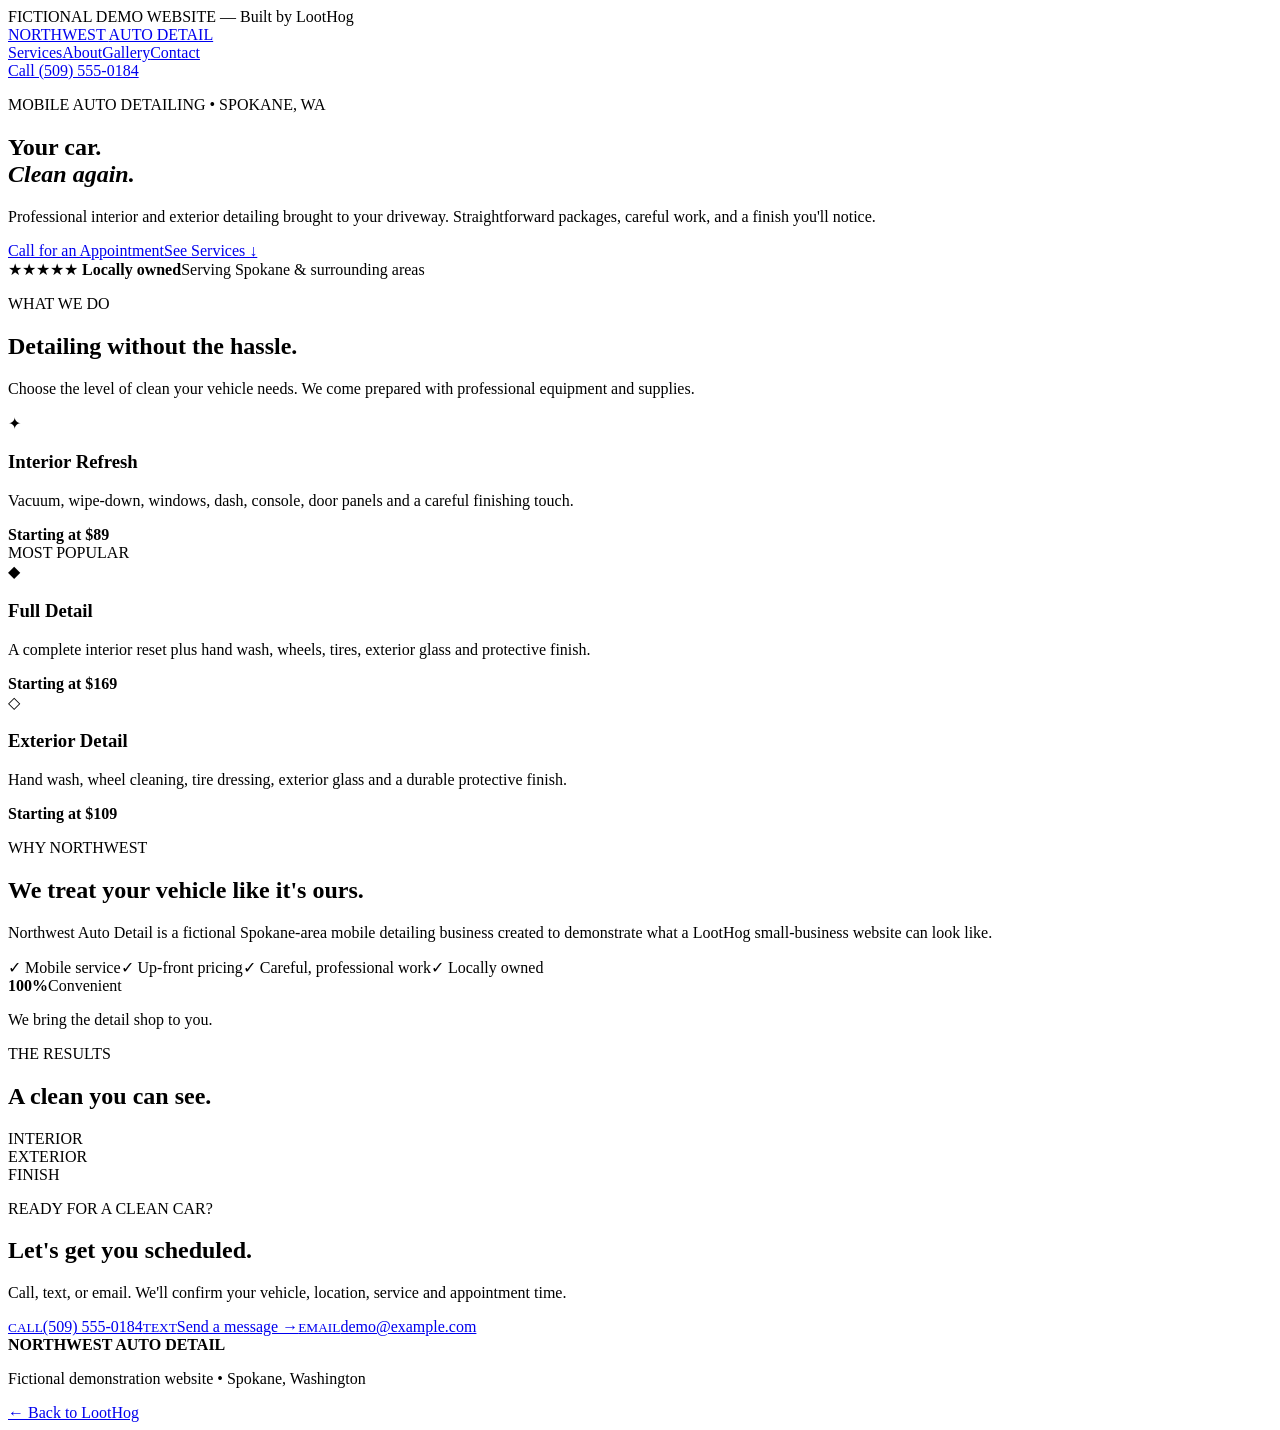
==== demo/index.html @ f78ffcc2 "Add fictional auto detailing demo site" ====
<!DOCTYPE html>
<html lang="en">
<head>
<meta charset="UTF-8">
<meta name="viewport" content="width=device-width,initial-scale=1">
<meta name="robots" content="noindex">
<title>Northwest Auto Detail | Spokane, WA</title>
<link rel="stylesheet" href="style.css">
</head>
<body>
<div class="demo">FICTIONAL DEMO WEBSITE — Built by LootHog</div>
<header><a class="brand" href="#">NORTHWEST <span>AUTO DETAIL</span></a><nav><a href="#services">Services</a><a href="#about">About</a><a href="#gallery">Gallery</a><a href="#contact">Contact</a></nav><a class="call" href="tel:+15095550184">Call (509) 555-0184</a></header>
<main>
<section class="hero"><div class="shade"></div><div class="hero-copy"><p class="eyebrow">MOBILE AUTO DETAILING • SPOKANE, WA</p><h1>Your car.<br><em>Clean again.</em></h1><p>Professional interior and exterior detailing brought to your driveway. Straightforward packages, careful work, and a finish you'll notice.</p><div class="actions"><a class="primary" href="tel:+15095550184">Call for an Appointment</a><a class="secondary" href="#services">See Services ↓</a></div></div><div class="rating">★★★★★ <b>Locally owned</b><span>Serving Spokane & surrounding areas</span></div></section>
<section id="services" class="section"><p class="eyebrow dark">WHAT WE DO</p><h2>Detailing without the hassle.</h2><p class="intro">Choose the level of clean your vehicle needs. We come prepared with professional equipment and supplies.</p><div class="cards">
<article><div class="icon">✦</div><h3>Interior Refresh</h3><p>Vacuum, wipe-down, windows, dash, console, door panels and a careful finishing touch.</p><strong>Starting at $89</strong></article>
<article class="featured"><div class="tag">MOST POPULAR</div><div class="icon">◆</div><h3>Full Detail</h3><p>A complete interior reset plus hand wash, wheels, tires, exterior glass and protective finish.</p><strong>Starting at $169</strong></article>
<article><div class="icon">◇</div><h3>Exterior Detail</h3><p>Hand wash, wheel cleaning, tire dressing, exterior glass and a durable protective finish.</p><strong>Starting at $109</strong></article>
</div></section>
<section id="about" class="about"><div><p class="eyebrow">WHY NORTHWEST</p><h2>We treat your vehicle like it's ours.</h2><p>Northwest Auto Detail is a fictional Spokane-area mobile detailing business created to demonstrate what a LootHog small-business website can look like.</p><div class="checks"><span>✓ Mobile service</span><span>✓ Up-front pricing</span><span>✓ Careful, professional work</span><span>✓ Locally owned</span></div></div><div class="stat"><b>100%</b><span>Convenient</span><p>We bring the detail shop to you.</p></div></section>
<section id="gallery" class="gallery section"><p class="eyebrow dark">THE RESULTS</p><h2>A clean you can see.</h2><div class="photo-grid"><div class="photo p1"><span>INTERIOR</span></div><div class="photo p2"><span>EXTERIOR</span></div><div class="photo p3"><span>FINISH</span></div></div></section>
<section id="contact" class="contact"><div><p class="eyebrow">READY FOR A CLEAN CAR?</p><h2>Let's get you scheduled.</h2><p>Call, text, or email. We'll confirm your vehicle, location, service and appointment time.</p></div><div class="contact-links"><a href="tel:+15095550184"><small>CALL</small>(509) 555-0184</a><a href="sms:+15095550184"><small>TEXT</small>Send a message →</a><a href="mailto:demo@example.com"><small>EMAIL</small>demo@example.com</a></div></section>
</main>
<footer><b>NORTHWEST <span>AUTO DETAIL</span></b><p>Fictional demonstration website • Spokane, Washington</p><a href="../">← Back to LootHog</a></footer>
</body></html>
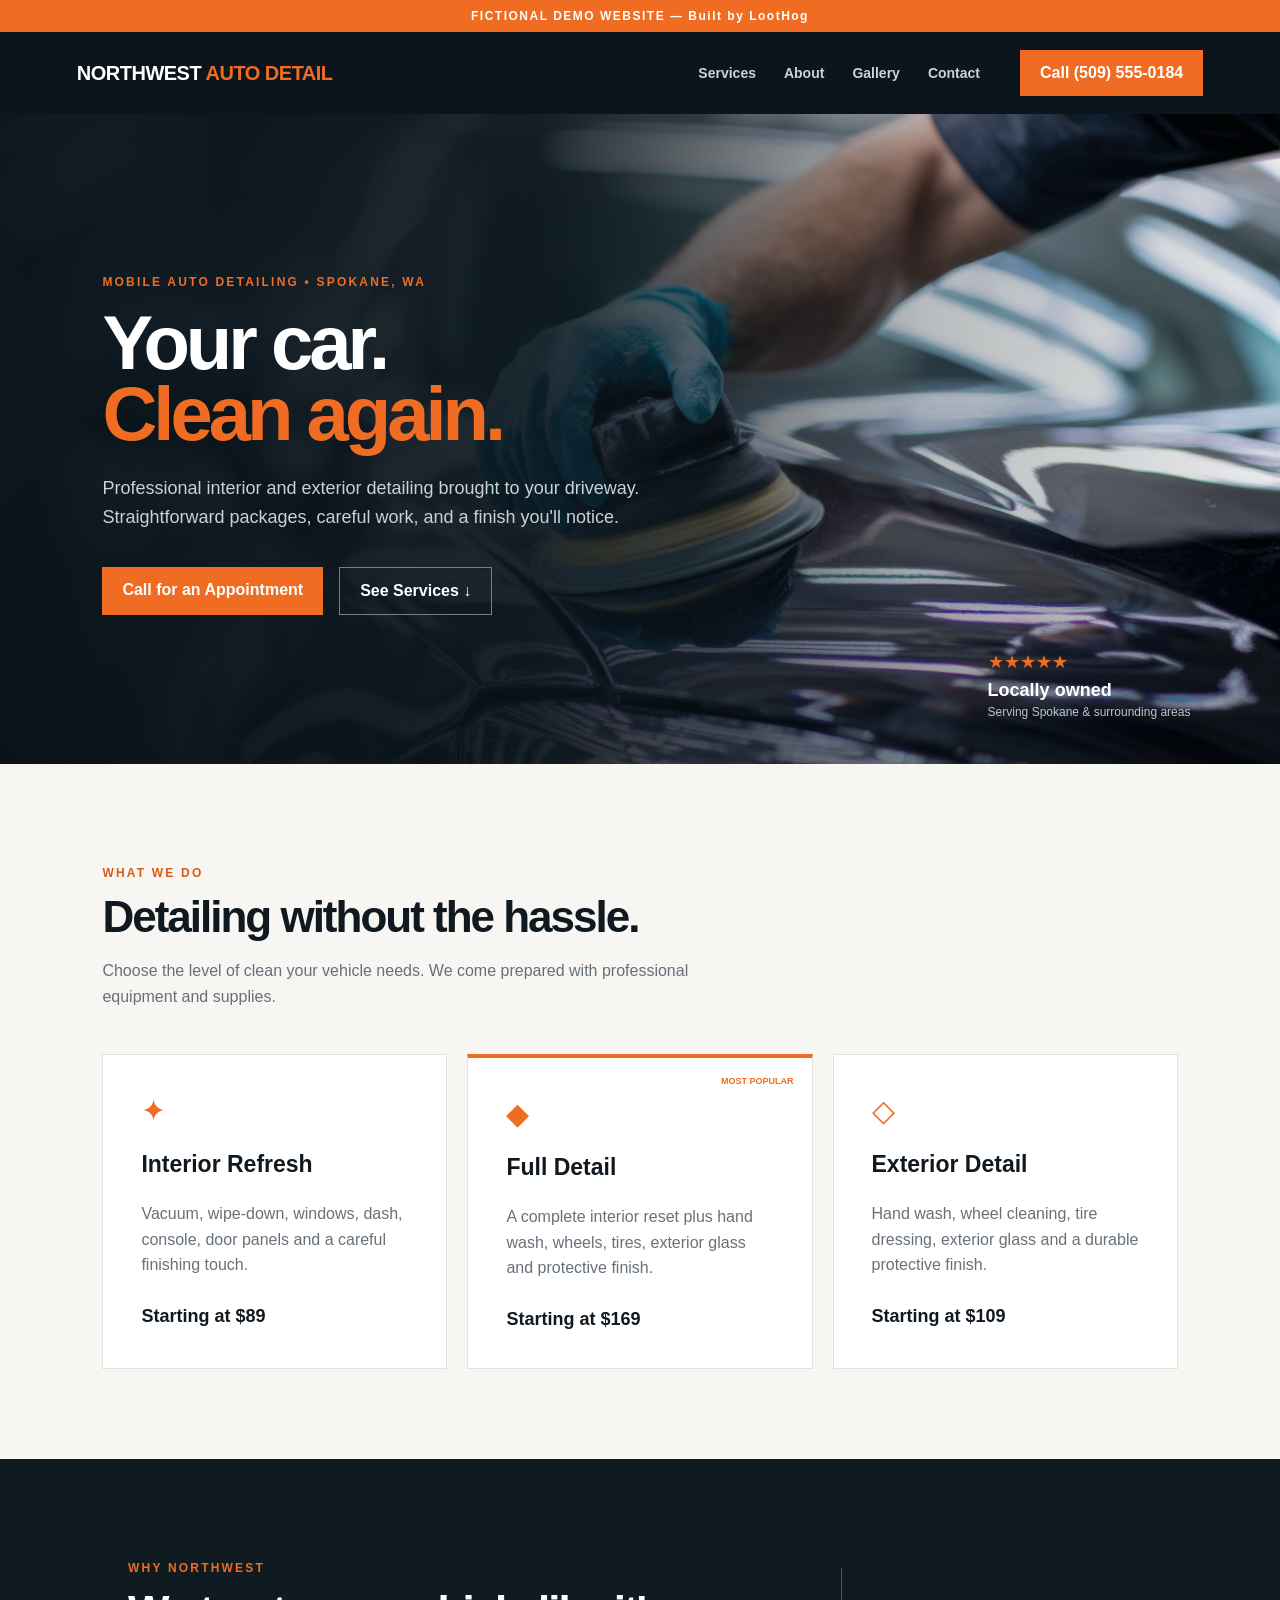
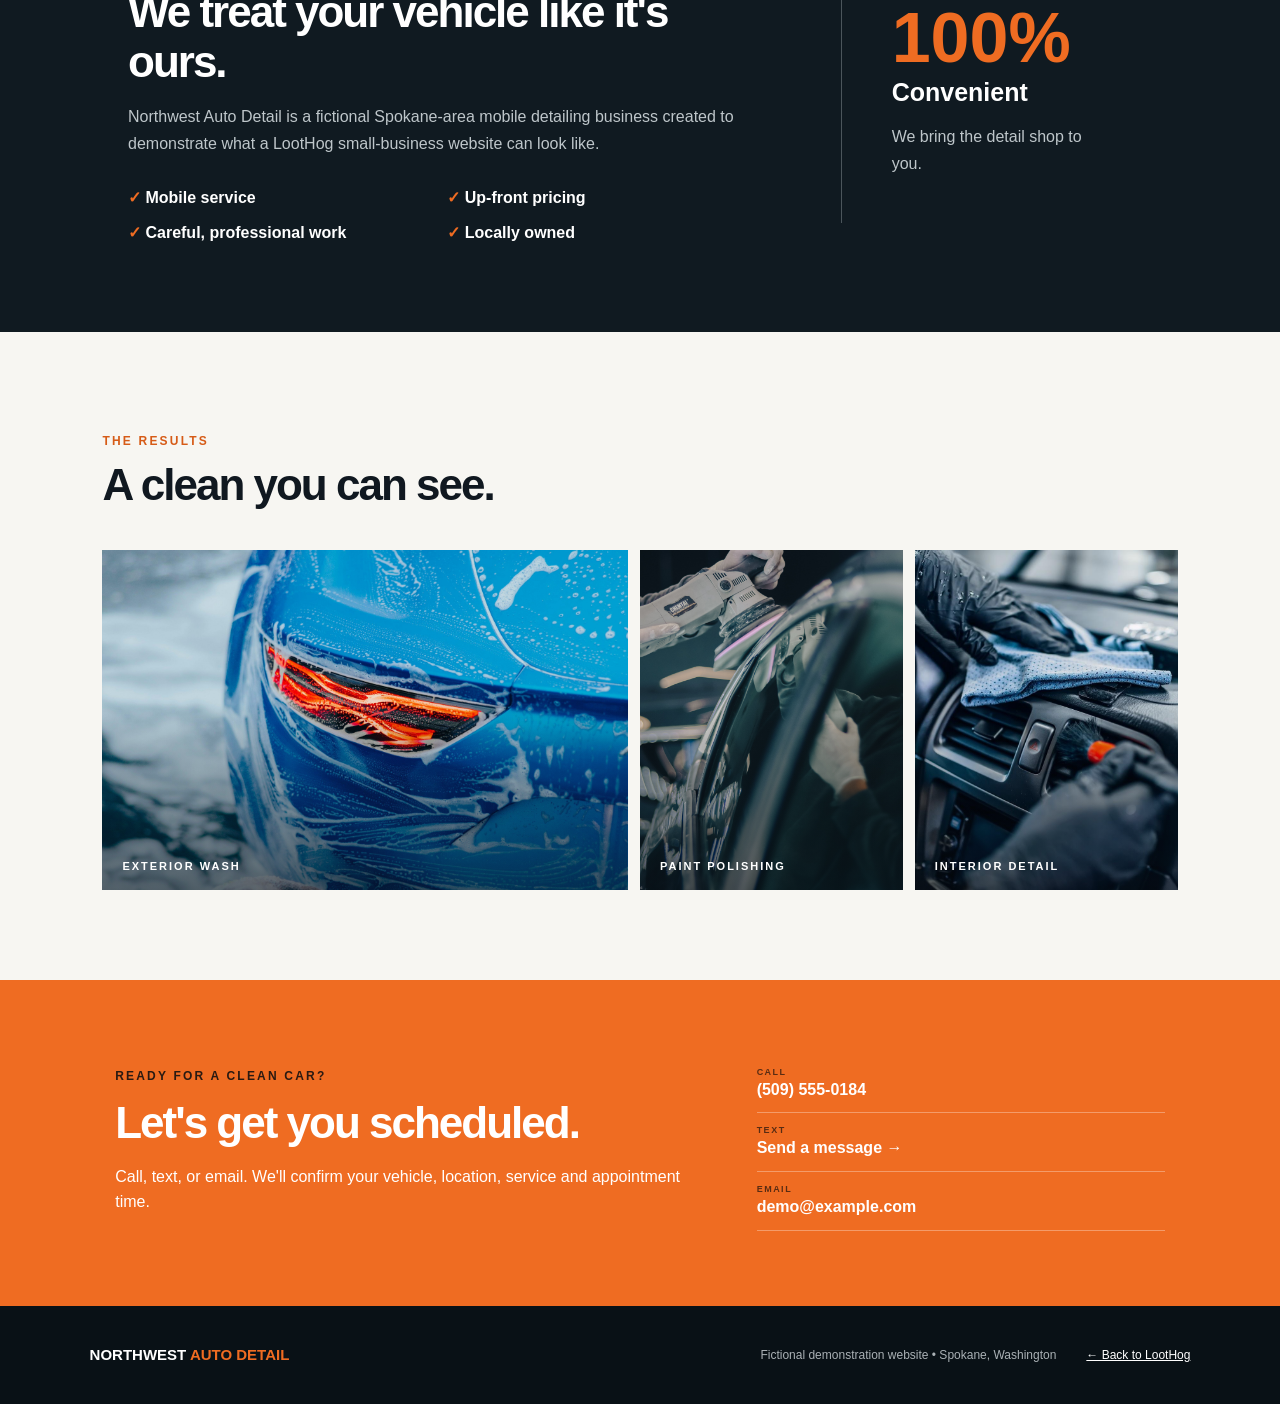
==== commit 84103429: "Correct demo gallery photo labels" ====
--- a/demo/index.html
+++ b/demo/index.html
@@ -18,7 +18,7 @@
 <article><div class="icon">◇</div><h3>Exterior Detail</h3><p>Hand wash, wheel cleaning, tire dressing, exterior glass and a durable protective finish.</p><strong>Starting at $109</strong></article>
 </div></section>
 <section id="about" class="about"><div><p class="eyebrow">WHY NORTHWEST</p><h2>We treat your vehicle like it's ours.</h2><p>Northwest Auto Detail is a fictional Spokane-area mobile detailing business created to demonstrate what a LootHog small-business website can look like.</p><div class="checks"><span>✓ Mobile service</span><span>✓ Up-front pricing</span><span>✓ Careful, professional work</span><span>✓ Locally owned</span></div></div><div class="stat"><b>100%</b><span>Convenient</span><p>We bring the detail shop to you.</p></div></section>
-<section id="gallery" class="gallery section"><p class="eyebrow dark">THE RESULTS</p><h2>A clean you can see.</h2><div class="photo-grid"><div class="photo p1"><span>INTERIOR</span></div><div class="photo p2"><span>EXTERIOR</span></div><div class="photo p3"><span>FINISH</span></div></div></section>
+<section id="gallery" class="gallery section"><p class="eyebrow dark">THE RESULTS</p><h2>A clean you can see.</h2><div class="photo-grid"><div class="photo p1"><span>EXTERIOR WASH</span></div><div class="photo p2"><span>PAINT POLISHING</span></div><div class="photo p3"><span>INTERIOR DETAIL</span></div></div></section>
 <section id="contact" class="contact"><div><p class="eyebrow">READY FOR A CLEAN CAR?</p><h2>Let's get you scheduled.</h2><p>Call, text, or email. We'll confirm your vehicle, location, service and appointment time.</p></div><div class="contact-links"><a href="tel:+15095550184"><small>CALL</small>(509) 555-0184</a><a href="sms:+15095550184"><small>TEXT</small>Send a message →</a><a href="mailto:demo@example.com"><small>EMAIL</small>demo@example.com</a></div></section>
 </main>
 <footer><b>NORTHWEST <span>AUTO DETAIL</span></b><p>Fictional demonstration website • Spokane, Washington</p><a href="../">← Back to LootHog</a></footer>
--- a/demo/style.css
+++ b/demo/style.css
@@ -0,0 +1 @@
+*{box-sizing:border-box}html{scroll-behavior:smooth}body{margin:0;font-family:Arial,Helvetica,sans-serif;color:#101820;background:#f7f6f2}.demo{background:#ef6c22;color:white;text-align:center;font-size:12px;font-weight:800;letter-spacing:1.5px;padding:9px}header{height:82px;background:#0c151c;color:white;display:flex;align-items:center;padding:0 6%;gap:40px;position:relative;z-index:5}.brand{font-weight:900;font-size:20px;color:white;text-decoration:none;letter-spacing:-.5px}.brand span,footer span{color:#ef6c22}nav{display:flex;gap:28px;margin-left:auto}nav a{color:#cdd2d5;text-decoration:none;font-size:14px;font-weight:700}.call,.primary{background:#ef6c22;color:white;text-decoration:none;padding:14px 20px;font-weight:800}.hero{min-height:650px;background:linear-gradient(90deg,rgba(10,20,27,.98) 0%,rgba(10,20,27,.90) 42%,rgba(10,20,27,.28) 72%,rgba(10,20,27,.08) 100%),url("1.jpg") center/cover no-repeat;position:relative;color:white;display:flex;align-items:center;padding:70px 8%;overflow:hidden}.hero:after{content:"";position:absolute;inset:0;background:linear-gradient(0deg,rgba(5,12,17,.28),transparent 45%);pointer-events:none}.hero-copy{max-width:660px;z-index:2}.eyebrow{color:#ef6c22;font-size:12px;letter-spacing:2.2px;font-weight:900}.hero h1{font-size:76px;line-height:.94;margin:18px 0 24px;letter-spacing:-4px}.hero h1 em{font-style:normal;color:#ef6c22}.hero-copy>p:not(.eyebrow){max-width:570px;color:#cbd1d4;font-size:18px;line-height:1.65}.actions{display:flex;gap:16px;margin-top:34px}.secondary{border:1px solid #758087;color:white;padding:14px 20px;text-decoration:none;font-weight:700}.rating{position:absolute;z-index:3;right:7%;bottom:45px;color:#ef6c22;font-size:18px}.rating b,.rating span{display:block;color:white}.rating b{margin-top:7px}.rating span{font-size:12px;color:#bfc5c8;margin-top:4px}.section{padding:90px 8%;max-width:1400px;margin:auto}.dark{color:#d65b17}.section h2,.about h2,.contact h2{font-size:44px;letter-spacing:-2px;margin:10px 0 15px}.intro{color:#667078;max-width:650px;line-height:1.6}.cards{display:grid;grid-template-columns:repeat(3,1fr);gap:20px;margin-top:45px}.cards article{background:white;padding:38px;border:1px solid #e2e2df;position:relative}.cards article.featured{border-top:4px solid #ef6c22}.tag{position:absolute;right:18px;top:18px;font-size:9px;font-weight:900;color:#ef6c22}.icon{font-size:30px;color:#ef6c22}.cards h3{font-size:23px}.cards p{color:#687179;line-height:1.6;min-height:80px}.cards strong{display:block;margin-top:25px;font-size:18px}.about{background:#101a21;color:white;padding:90px 10%;display:grid;grid-template-columns:2fr 1fr;gap:90px;align-items:center}.about>div>p:not(.eyebrow){color:#bec6ca;line-height:1.7;max-width:650px}.checks{display:grid;grid-template-columns:1fr 1fr;gap:16px;margin-top:30px}.checks span{font-weight:700}.checks span::first-letter{color:#ef6c22}.stat{border-left:1px solid #4b555b;padding:30px 50px}.stat b{display:block;color:#ef6c22;font-size:70px}.stat span{font-size:25px;font-weight:800}.stat p{color:#aeb7bc}.gallery{background:#f7f6f2}.photo-grid{display:grid;grid-template-columns:2fr 1fr 1fr;gap:12px;height:340px;margin-top:40px}.photo{position:relative;background:#273139;overflow:hidden}.photo{background-size:cover;background-position:center}.p1{background-image:linear-gradient(0deg,rgba(5,12,17,.55),transparent 55%),url("2.jpg")}.p2{background-image:linear-gradient(0deg,rgba(5,12,17,.55),transparent 55%),url("3.jpg")}.p3{background-image:linear-gradient(0deg,rgba(5,12,17,.55),transparent 55%),url("4.jpg")}.photo span{position:absolute;left:20px;bottom:18px;color:white;font-weight:900;letter-spacing:2px;font-size:11px}.contact{background:#ef6c22;color:white;padding:75px 9%;display:grid;grid-template-columns:1.4fr 1fr;gap:70px}.contact .eyebrow{color:#2a1a12}.contact p{line-height:1.6}.contact-links{display:grid}.contact-links a{color:white;text-decoration:none;border-bottom:1px solid #f49b69;padding:12px 0;font-weight:800}.contact-links small{display:block;color:#592c13;font-size:9px;letter-spacing:1.5px;margin-bottom:4px}footer{background:#091116;color:#aab1b5;padding:30px 7%;display:flex;align-items:center;gap:30px;font-size:12px}footer b{color:white;font-size:15px}footer p{margin-left:auto}footer a{color:white}@media(max-width:800px){header{height:auto;padding:18px 5%;flex-wrap:wrap}nav{order:3;width:100%;justify-content:space-between;gap:8px}.call{margin-left:auto;font-size:12px}.hero{min-height:600px;padding:60px 7%}.hero:after{opacity:.25;width:80%}.hero h1{font-size:52px}.rating{display:none}.actions{flex-direction:column;align-items:flex-start}.cards{grid-template-columns:1fr}.cards p{min-height:auto}.about,.contact{grid-template-columns:1fr;gap:30px}.stat{border-left:0;border-top:1px solid #4b555b;padding:30px 0}.photo-grid{grid-template-columns:1fr;height:auto}.photo{height:220px}.section h2,.about h2,.contact h2{font-size:36px}.checks{grid-template-columns:1fr}footer{flex-wrap:wrap}footer p{margin-left:0;width:100%}}
